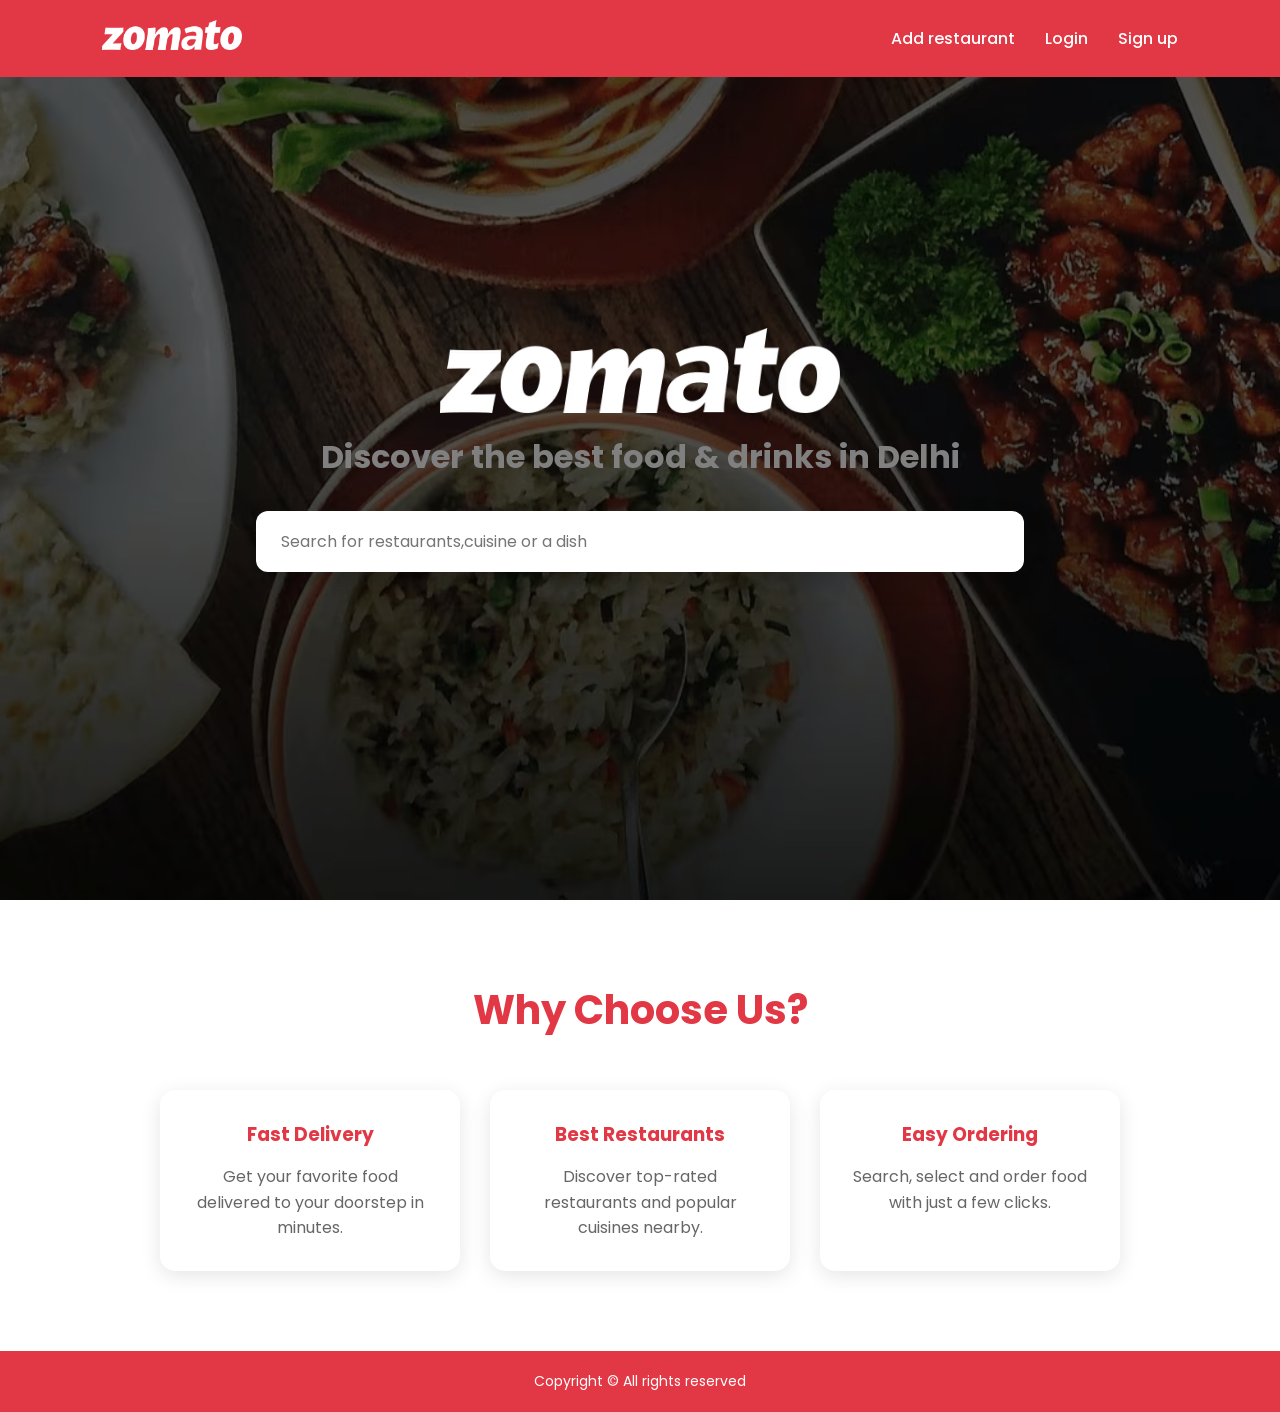
==== index.html @ 616988fa "Added actual Zomato clone code" ====
<!DOCTYPE html>
<html lang="en">

<head>
    <meta charset="UTF-8">
    <meta name="viewport" content="width=device-width, initial-scale=1.0">
    <title>Zomato- Order food online</title>
    <link rel="stylesheet" href="/css/style.css">
    <link rel="icon" type="image" href="/images/favicon.png">
    <!-- this is done by entering link:css -->
</head>

<body>
    <header>
        <div class="logo"><img src="/images/logo.png" alt=""></div>
        <ul>
            <!-- <li><a href="/investor_relation.html" >Investor Relations</a></li> -->
            <li><a href="/add_restaurant.html">Add restaurant</a></li>
            <li><a href="/login.html">Login</a></li>
            <li><a href="/signup.html">Sign up</a></li>
        </ul>
    </header>
    <main>
        <section>

            <!-- use img/bg.png as background and put the text and placeholder on this background -->
            
            <img src="/images/logo.png" alt="" class="hero_logo">
            <p>
                Discover the best food & drinks in Delhi
            </p>
            <input type="search" id="searchBox" placeholder="Search for restaurants,cuisine or a dish">

        </section>
        <section class="features">

    <h2>Why Choose Us?</h2>

    <div class="feature-container">

        <div class="card">
            <h3>Fast Delivery</h3>
            <p>Get your favorite food delivered to your doorstep in minutes.</p>
        </div>

        <div class="card">
            <h3>Best Restaurants</h3>
            <p>Discover top-rated restaurants and popular cuisines nearby.</p>
        </div>

        <div class="card">
            <h3>Easy Ordering</h3>
            <p>Search, select and order food with just a few clicks.</p>
        </div>

    </div>

</section>


    </main>
    <footer>
        Copyright &copy; All rights reserved
    </footer>
    <script src="js/script.jss"></script>
</body>

</html>
---- css/style.css ----
@import url('https://fonts.googleapis.com/css2?family=Poppins:wght@300;400;500;600;700&display=swap');

* {
    margin: 0;
    padding: 0;
    box-sizing: border-box;
    font-family: 'Poppins', sans-serif;
}

body {
    background-color: #ffffff;
    color: #333;
}

/* HEADER */

header {
    background: #e23744;
    position: absolute;
    top: 0;
    width: 100%;
    padding: 20px 8%;
    display: flex;
    justify-content: space-between;
    align-items: center;
    z-index: 100;
}

.logo img {
    width: 140px;
    cursor: pointer;
}

header ul {
    display: flex;
    list-style: none;
    gap: 30px;
}

header ul li a {
    text-decoration: none;
    color: white;
    font-size: 16px;
    font-weight: 500;
    transition: 0.3s;
}

header ul li a:hover {
    color: #ffd6d6;
}

/* HERO SECTION */

main section:first-child {
    height: 100vh;
    background-image: url("/bg.png");
    background-size: cover;
    background-position: center;
    position: relative;

    display: flex;
    flex-direction: column;
    justify-content: center;
    align-items: center;
}

.hero_logo {
    position: relative;
    z-index: 2;

    width: 400px;
    height: auto;

    margin-bottom: 20px;
}

/* Dark Overlay */

main section:first-child::before {
    content: "";
    position: absolute;
    inset: 0;
    background: rgba(0, 0, 0, 0.45);
}

main section:first-child p {
    position: relative;
    z-index: 2;

    color: grey;

    font-size: xx-large;
    font-weight: 700;
    

    text-align: center;
    max-width: 900px;
    margin-bottom: 30px;
}

#searchBox {
    position: relative;
    z-index: 2;

    width: 60%;
    max-width: 1600px;

    padding: 18px 25px;

    border: rgba(0, 0, 0, 0.45);
    outline: none;

    border-radius: 12px;

    font-size: 16px;

    box-shadow: 0 10px 25px rgba(0, 0, 0, 0.2);

    transition: 0.3s;
}

#searchBox:focus {
    transform: scale(1.03);
    box-shadow: 0 0 20px rgba(226, 55, 68, 0.6);
}

/* FEATURES SECTION */

.features {
    padding: 80px 10%;
    text-align: center;
    background: #fff;
}

.features h2 {
    font-size: 2.5rem;
    color: #e23744;
    margin-bottom: 50px;
}

.feature-container {
    display: flex;
    justify-content: center;
    gap: 30px;
    flex-wrap: wrap;
}

.card {
    width: 300px;
    background: white;
    padding: 30px;
    border-radius: 15px;

    box-shadow: 0 5px 20px rgba(0, 0, 0, 0.1);

    transition: 0.3s;
}

.card:hover {
    transform: translateY(-10px);

    box-shadow: 0 15px 35px rgba(226, 55, 68, 0.2);
}

.card h3 {
    color: #e23744;
    margin-bottom: 15px;
}

.card p {
    color: #666;
    line-height: 1.6;
}

/* FOOTER */

footer {
    background: #e23744;
    color: white;
    text-align: center;
    padding: 20px;
    font-size: 14px;
}

/* RESPONSIVE DESIGN */

@media(max-width: 768px) {

    header {
        flex-direction: column;
        gap: 15px;
    }

    header ul {
        flex-wrap: wrap;
        justify-content: center;
        gap: 15px;
    }

    main section:first-child p {
        font-size: 2rem;
        padding: 0 20px;
    }

    #searchBox {
        width: 85%;
    }

    .card {
        width: 100%;
    }
}
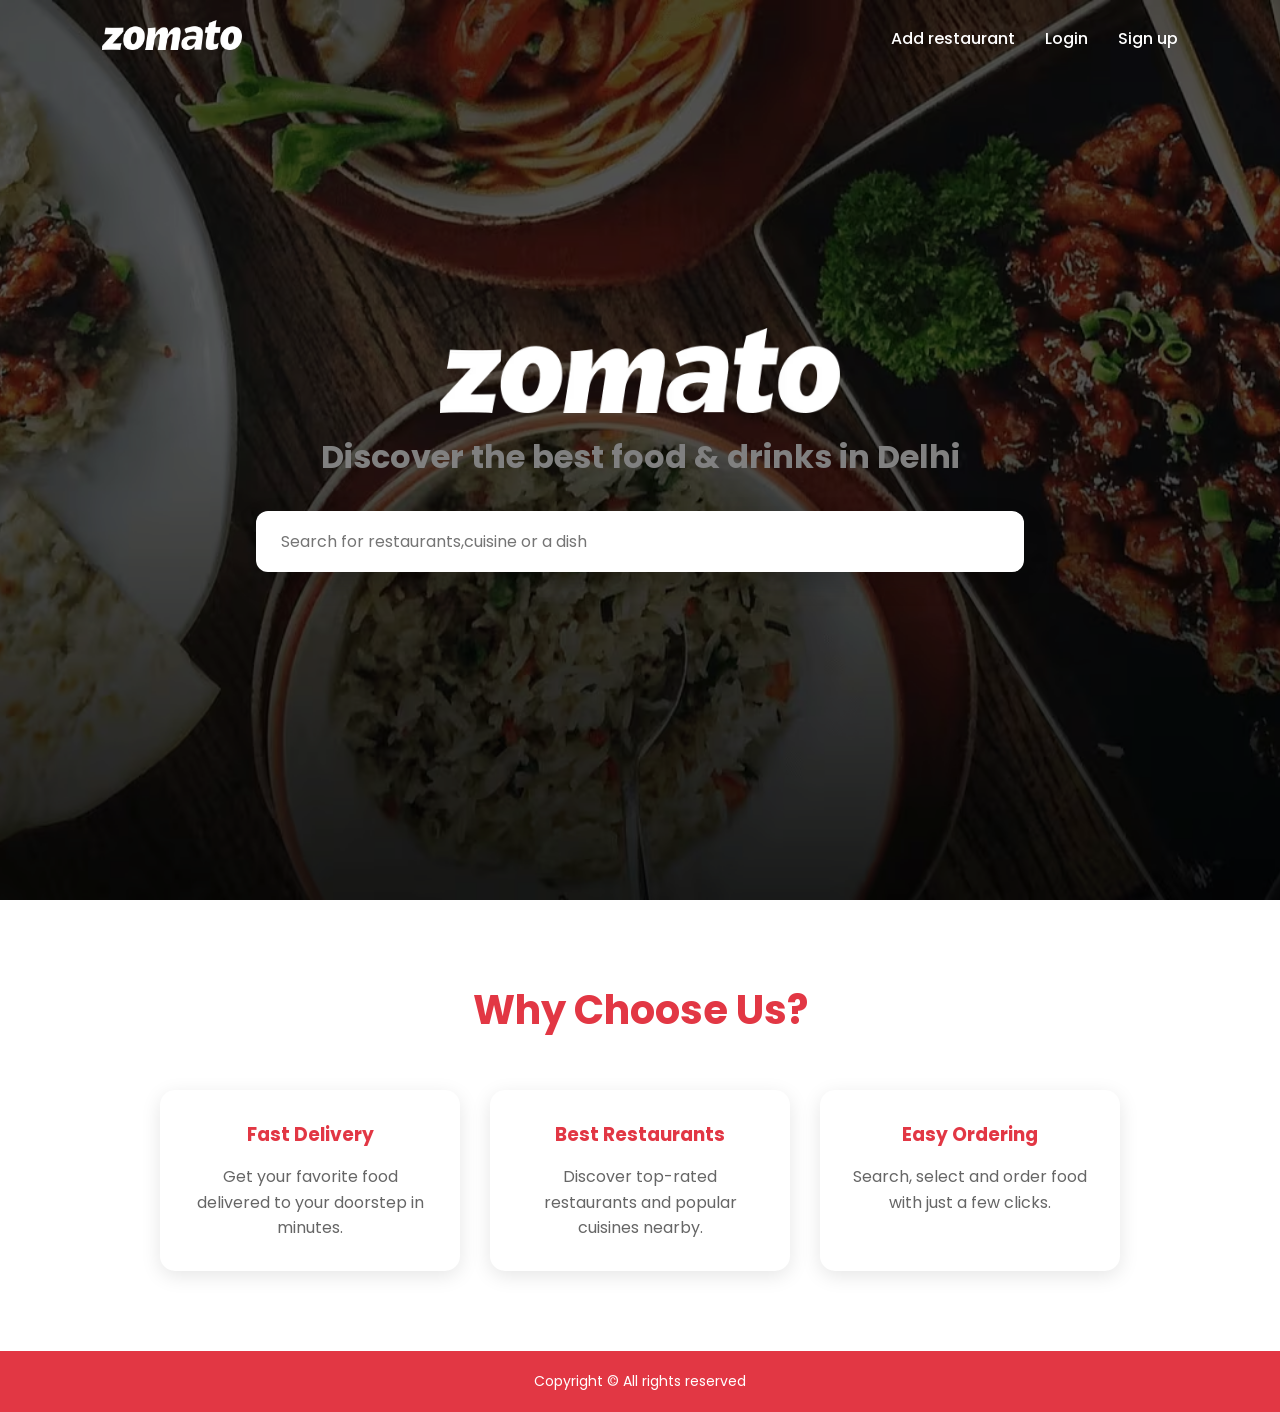
==== commit 1c10205b: "Update index.html" ====
--- a/index.html
+++ b/index.html
@@ -62,7 +62,7 @@
     <footer>
         Copyright &copy; All rights reserved
     </footer>
-    <script src="js/script.jss"></script>
+    <script src="jss/script.jss"></script>
 </body>
 
-</html>+</html>
